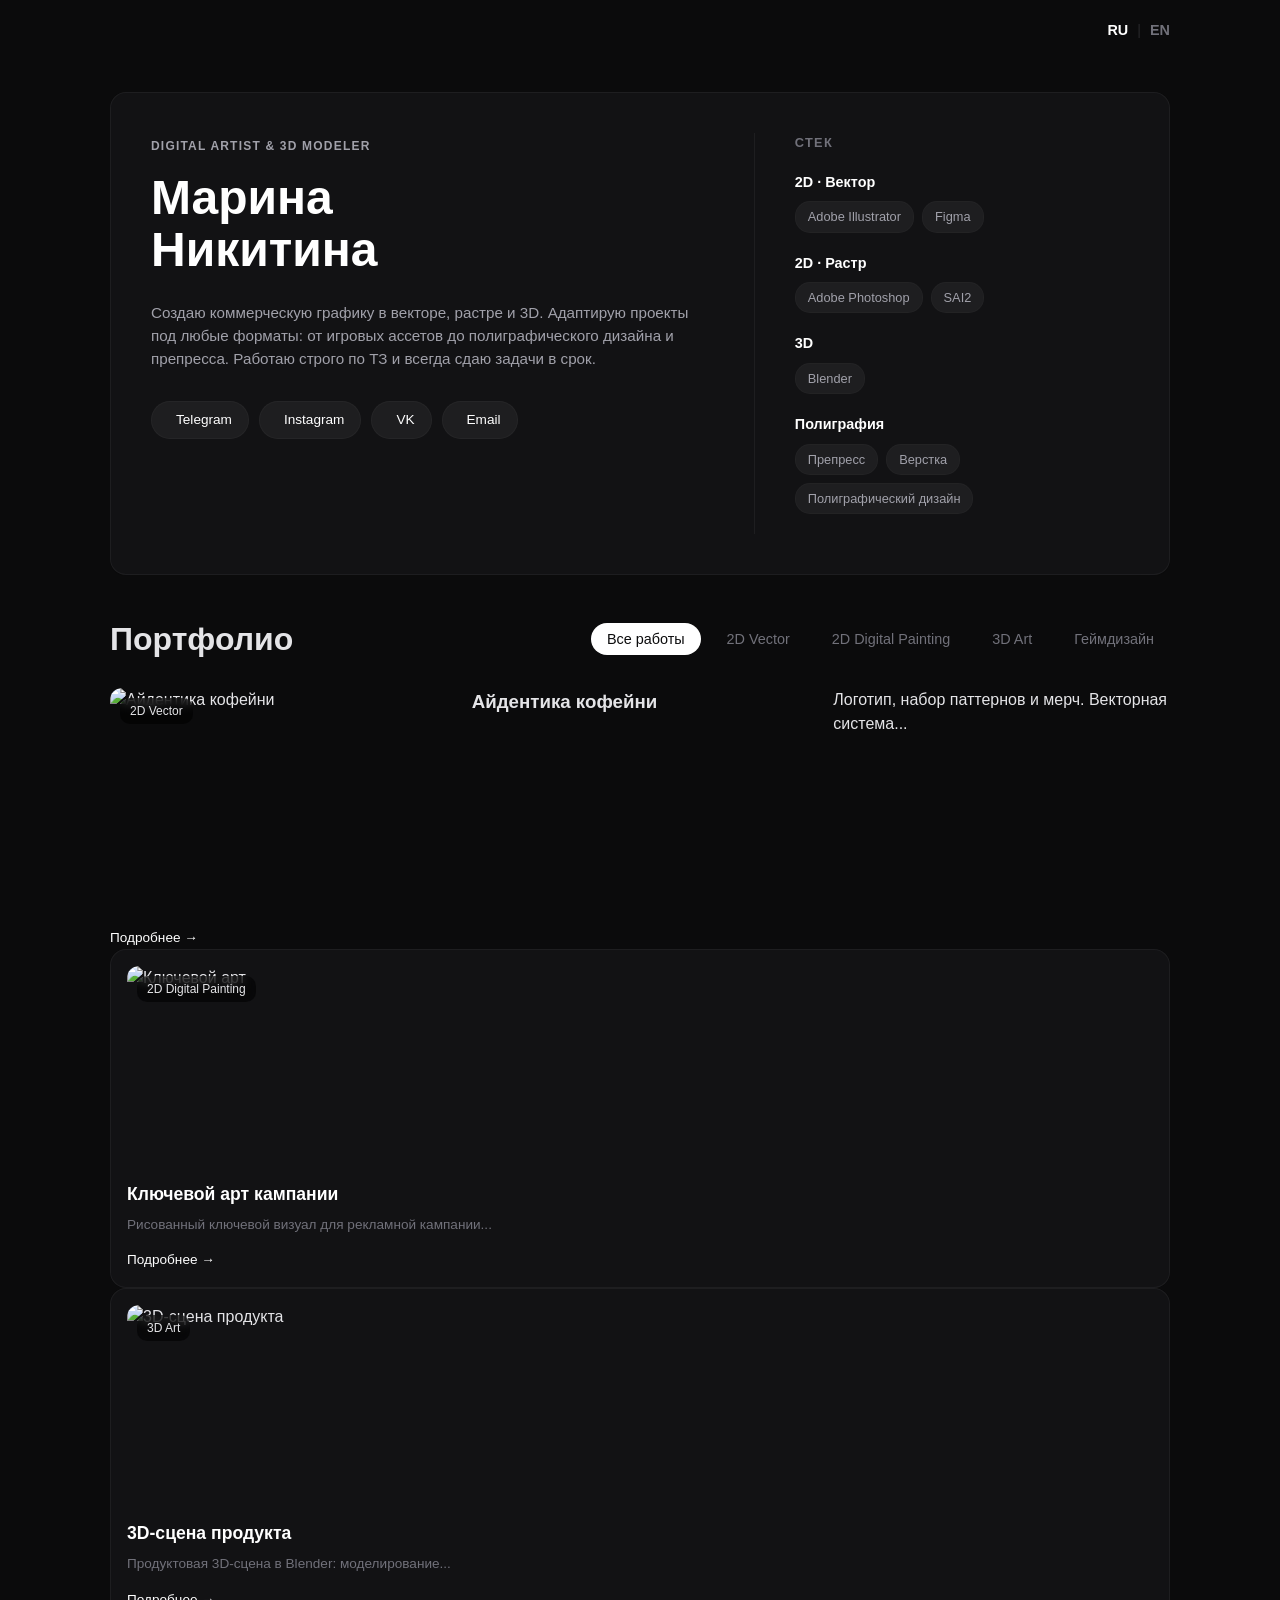
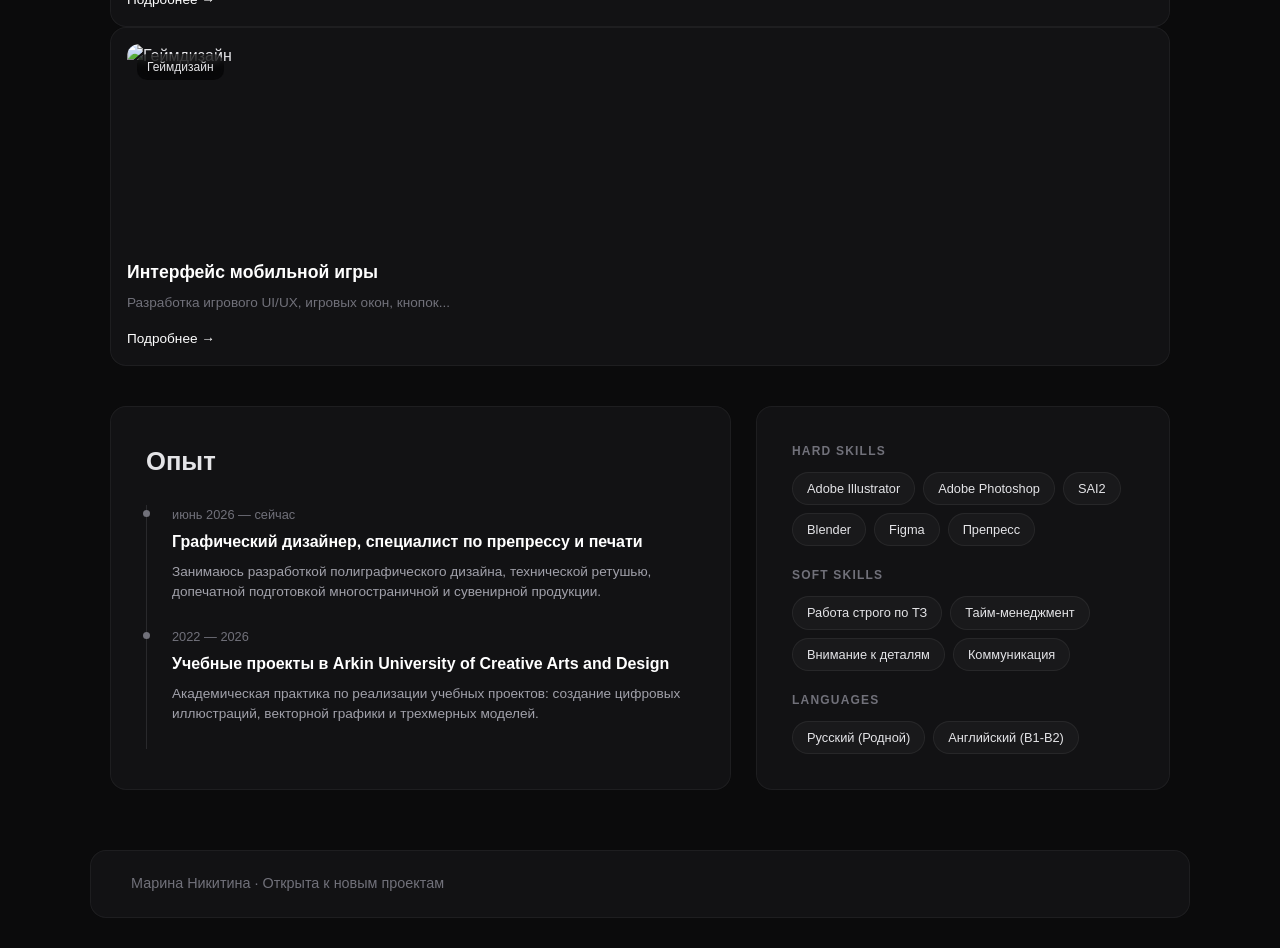
==== index.html @ f09b0682 "Update index.html" ====
<!DOCTYPE html>
<html lang="ru">
<head>
    <meta charset="UTF-8">
    <meta name="viewport" content="width=device-width, initial-scale=1.0">
    <title>Марина Никитина | Digital Artist & 3D Modeler</title>
    <link rel="stylesheet" href="style.css">
    <link rel="stylesheet" href="https://cloudflare.com">
</head>
<body>

    <!-- Переключатель языков -->
    <div class="lang-switcher container">
        <a href="index.html" class="lang-link active">RU</a>
        <span class="lang-divider">|</span>
        <a href="en.html" class="lang-link">EN</a>
    </div>

    <main class="container">
        <!-- БЛОК 1: Обо мне -->
        <section class="profile-card">
            <div class="profile-left">
                <span class="badge">DIGITAL ARTIST & 3D MODELER</span>
                <h1>Марина<br>Никитина</h1>
                <p class="summary">Создаю коммерческую графику в векторе, растре и 3D. Адаптирую проекты под любые форматы: от игровых ассетов до полиграфического дизайна и препресса. Работаю строго по ТЗ и всегда сдаю задачи в срок.</p>
                <div class="social-icons">
                    <a href="https://t.me" target="_blank" class="icon-btn"><i class="fab fa-telegram-plane"></i> Telegram</a>
                    <a href="https://instagram.com" target="_blank" class="icon-btn"><i class="fab fa-instagram"></i> Instagram</a>
                    <a href="https://vk.com" target="_blank" class="icon-btn"><i class="fab fa-vk"></i> VK</a>
                    <a href="mailto:email@example.com" class="icon-btn"><i class="far fa-envelope"></i> Email</a>
                </div>
            </div>
            <div class="profile-right">
                <h3>СТЕК</h3>
                <div class="tech-group">
                    <h4>2D · Вектор</h4>
                    <div class="tags"><span class="tag">Adobe Illustrator</span><span class="tag">Figma</span></div>
                </div>
                <div class="tech-group">
                    <h4>2D · Растр</h4>
                    <div class="tags"><span class="tag">Adobe Photoshop</span><span class="tag">SAI2</span></div>
                </div>
                <div class="tech-group">
                    <h4>3D</h4>
                    <div class="tags"><span class="tag">Blender</span></div>
                </div>
                <div class="tech-group">
                    <h4>Полиграфия</h4>
                    <div class="tags"><span class="tag">Препресс</span><span class="tag">Верстка</span><span class="tag">Полиграфический дизайн</span></div>
                </div>
            </div>
        </section>

        <!-- БЛОК 2: Портфолио -->
        <section class="portfolio-section">
            <div class="portfolio-header">
                <h2>Портфолио</h2>
                <div class="filter-buttons">
                    <button class="filter-btn active" data-filter="all">Все работы</button>
                    <button class="filter-btn" data-filter="vector">2D Vector</button>
                    <button class="filter-btn" data-filter="raster">2D Digital Painting</button>
                    <button class="filter-btn" data-filter="3d">3D Art</button>
                    <button class="filter-btn" data-filter="gamedesign">Геймдизайн</button>
                </div>
            </div>

            <div class="portfolio-grid">
                <!-- Кейс 1 (Вектор) -->
                
                    <div class="card-img-wrapper">
                        <img src="img/coffee1.jpg" alt="Айдентика кофейни">
                        <span class="card-badge">2D Vector</span>
                    </div>
                    <h3>Айдентика кофейни</h3>
                    <p>Логотип, набор паттернов и мерч. Векторная система...</p>
                    <span class="more-btn">Подробнее &rarr;</span>
                </div>

                <!-- Кейс 2 (Растр) -->
                <div class="portfolio-item" data-category="raster" 
                     data-title="Ключевой арт кампании" 
                     data-desc="Рисованный ключевой визуал для рекламной кампании: композиция, свет, финальная ретушь."
                     data-images="img/art1.jpg" 
                     data-tags="#digitalpainting #photoshop #sai2">
                    <div class="card-img-wrapper">
                        <img src="img/art1.jpg" alt="Ключевой арт">
                        <span class="card-badge">2D Digital Painting</span>
                    </div>
                    <h3>Ключевой арт кампании</h3>
                    <p>Рисованный ключевой визуал для рекламной кампании...</p>
                    <span class="more-btn">Подробнее &rarr;</span>
                </div>

                <!-- Кейс 3 (3D) -->
                <div class="portfolio-item" data-category="3d" 
                     data-title="3D-сцена продукта" 
                     data-desc="Продуктовая 3D-сцена в Blender: моделирование, материалы, свет и рендер под нужные форматы."
                     data-images="img/blender1.jpg" 
                     data-tags="#3dart #blender #modelling">
                    <div class="card-img-wrapper">
                        <img src="img/blender1.jpg" alt="3D-сцена продукта">
                        <span class="card-badge">3D Art</span>
                    </div>
                    <h3>3D-сцена продукта</h3>
                    <p>Продуктовая 3D-сцена в Blender: моделирование...</p>
                    <span class="more-btn">Подробнее &rarr;</span>
                </div>

                <!-- Кейс 4 (Геймдизайн) -->
                <div class="portfolio-item" data-category="gamedesign" 
                     data-title="Интерфейс мобильной игры" 
                     data-desc="Разработка игрового UI/UX, игровых окон, кнопок и иконок ассетов для мобильного проекта."
                     data-images="img/game1.jpg" 
                     data-tags="#gamedesign #ui #ux #mobile">
                    <div class="card-img-wrapper">
                        <img src="img/game1.jpg" alt="Геймдизайн">
                        <span class="card-badge">Геймдизайн</span>
                    </div>
                    <h3>Интерфейс мобильной игры</h3>
                    <p>Разработка игрового UI/UX, игровых окон, кнопок...</p>
                    <span class="more-btn">Подробнее &rarr;</span>
                </div>
            </div>
        </section>

        <!-- БЛОК 3: Опыт и Скиллы -->
        <section class="experience-skills-grid">
            <div class="glass-block experience-block">
                <h2>Опыт</h2>
                <div class="timeline-item">
                    <span class="timeline-date">июнь 2026 — сейчас</span>
                    <div class="timeline-content">
                        <h4>Графический дизайнер, специалист по препрессу и печати</h4>
                        <p>Занимаюсь разработкой полиграфического дизайна, технической ретушью, допечатной подготовкой многостраничной и сувенирной продукции.</p>
                    </div>
                </div>
                <div class="timeline-item">
                    <span class="timeline-date">2022 — 2026</span>
                    <div class="timeline-content">
                        <h4>Учебные проекты в Arkin University of Creative Arts and Design</h4>
                        <p>Академическая практика по реализации учебных проектов: создание цифровых иллюстраций, векторной графики и трехмерных моделей.</p>
                    </div>
                </div>
            </div>

            <div class="glass-block skills-block">
                <div class="skills-section-inner">
                    <h3>HARD SKILLS</h3>
                    <div class="tags">
                        <span class="tag-alt">Adobe Illustrator</span><span class="tag-alt">Adobe Photoshop</span>
                        <span class="tag-alt">SAI2</span><span class="tag-alt">Blender</span>
                        <span class="tag-alt">Figma</span><span class="tag-alt">Препресс</span>
                    </div>
                </div>
                <div class="skills-section-inner" style="margin-top: 20px;">
                    <h3>SOFT SKILLS</h3>
                    <div class="tags">
                        <span class="tag-alt">Работа строго по ТЗ</span><span class="tag-alt">Тайм-менеджмент</span>
                        <span class="tag-alt">Внимание к деталям</span><span class="tag-alt">Коммуникация</span>
                    </div>
                </div>
                <div class="skills-section-inner" style="margin-top: 20px;">
                    <h3>LANGUAGES</h3>
                    <div class="tags">
                        <span class="tag-alt">Русский (Родной)</span>
                        <span class="tag-alt">Английский (B1-B2)</span>
                    </div>
                </div>
            </div>
        </section>
    </main>

    <!-- Подвал сайта -->
    <footer class="footer-bar container">
        <div class="footer-text">Марина Никитина · Открыта к новым проектам</div>
        <div class="footer-icons">
            <a href="https://t.me" target="_blank"><i class="fab fa-telegram-plane"></i></a>
            <a href="https://instagram.com" target="_blank"><i class="fab fa-instagram"></i></a>
            <a href="https://vk.com" target="_blank"><i class="fab fa-vk"></i></a>
            <a href="mailto:email@example.com"><i class="far fa-envelope"></i></a>
        </div>
    </footer>
---- style.css ----
* {
    box-sizing: border-box;
    margin: 0;
    padding: 0;
    font-family: 'Segoe UI', sans-serif;
}

body {
    background-color: #0b0b0c;
    color: #e4e4e7;
    line-height: 1.5;
}

.container {
    max-width: 1100px;
    margin: 0 auto;
    padding: 20px;
}

/* Переключатель языков сверху */
.lang-switcher {
    text-align: right;
    padding-top: 20px;
    font-size: 0.9rem;
}
.lang-link {
    color: #71717a;
    text-decoration: none;
    font-weight: 600;
    transition: color 0.2s;
}
.lang-link.active, .lang-link:hover {
    color: #ffffff;
}
.lang-divider {
    color: #27272a;
    margin: 0 5px;
}

/* Эффект матового темного стекла */
.profile-card, .portfolio-item, .glass-block, .footer-bar {
    background: rgba(24, 24, 27, 0.6);
    backdrop-filter: blur(12px);
    -webkit-backdrop-filter: blur(12px);
    border: 1px solid rgba(255, 255, 255, 0.05);
    border-radius: 16px;
}

/* БЛОК 1: Карточка Профиля */
.profile-card {
    display: grid;
    grid-template-columns: 1.2fr 0.8fr;
    gap: 40px;
    padding: 40px;
    margin-top: 10px;
}

.badge {
    font-size: 0.75rem;
    letter-spacing: 0.1em;
    color: #a1a1aa;
    font-weight: 600;
}

.profile-left h1 {
    font-size: 3rem;
    line-height: 1.1;
    margin: 15px 0 25px 0;
    font-weight: 700;
    color: #ffffff;
}

.summary {
    color: #a1a1aa;
    font-size: 0.95rem;
    margin-bottom: 30px;
}

/* Соцсети в виде кнопок */
.social-icons {
    display: flex;
    gap: 10px;
    flex-wrap: wrap;
}
.icon-btn {
    background: rgba(255, 255, 255, 0.05);
    color: #ffffff;
    text-decoration: none;
    padding: 8px 16px;
    border-radius: 20px;
    font-size: 0.85rem;
    display: flex;
    align-items: center;
    gap: 8px;
    border: 1px solid rgba(255, 255, 255, 0.03);
    transition: background 0.2s;
}
.icon-btn:hover {
    background: rgba(255, 255, 255, 0.15);
}

/* Правая сторона Блока 1 (Стек) */
.profile-right {
    border-left: 1px solid rgba(255, 255, 255, 0.05);
    padding-left: 40px;
}
.profile-right h3 {
    font-size: 0.8rem;
    letter-spacing: 0.1em;
    color: #71717a;
    margin-bottom: 20px;
}
.tech-group {
    margin-bottom: 20px;
}
.tech-group h4 {
    font-size: 0.9rem;
    margin-bottom: 8px;
    color: #ffffff;
}

/* Тэги-овалы */
.tags {
    display: flex;
    gap: 8px;
    flex-wrap: wrap;
}
.tag {
    background: rgba(255, 255, 255, 0.05);
    padding: 5px 12px;
    border-radius: 15px;
    font-size: 0.8rem;
    color: #a1a1aa;
    border: 1px solid rgba(255, 255, 255, 0.02);
}

/* БЛОК 2: Портфолио */
.portfolio-section {
    margin-top: 40px;
}
.portfolio-header {
    display: flex;
    justify-content: space-between;
    align-items: center;
    margin-bottom: 25px;
}
.portfolio-header h2 {
    font-size: 2rem;
}

/* Кнопки фильтрации */
.filter-buttons {
    display: flex;
    gap: 10px;
}
.filter-btn {
    background: transparent;
    color: #71717a;
    border: none;
    padding: 8px 16px;
    border-radius: 20px;
    cursor: pointer;
    font-weight: 500;
    font-size: 0.9rem;
    transition: all 0.2s;
}
.filter-btn.active, .filter-btn:hover {
    background: #ffffff;
    color: #0b0b0c;
}

/* Сетка карточек */
.portfolio-grid {
    display: grid;
    grid-template-columns: repeat(auto-fill, minmax(320px, 1fr));
    gap: 25px;
}

.portfolio-item {
    padding: 16px;
    cursor: pointer;
    transition: transform 0.2s, border-color 0.2s;
    display: flex;
    flex-direction: column;
}
.portfolio-item:hover {
    transform: translateY(-4px);
    border-color: rgba(255, 255, 255, 0.15);
}

.card-img-wrapper {
    position: relative;
    width: 100%;
    height: 200px;
    border-radius: 12px;
    overflow: hidden;
    margin-bottom: 15px;
}
.card-img-wrapper img {
    width: 100%;
    height: 100%;
    object-fit: cover;
}
.card-badge {
    position: absolute;
    top: 10px;
    left: 10px;
    background: rgba(0, 0, 0, 0.6);
    padding: 4px 10px;
    border-radius: 10px;
    font-size: 0.75rem;
    backdrop-filter: blur(4px);
}

.portfolio-item h3 {
    font-size: 1.1rem;
    margin-bottom: 8px;
    color: #ffffff;
}
.portfolio-item p {
    font-size: 0.85rem;
    color: #71717a;
    margin-bottom: 15px;
    flex-grow: 1;
}
.more-btn {
    font-size: 0.85rem;
    color: #ffffff;
    font-weight: 500;
    display: flex;
    align-items: center;
    gap: 5px;
}

/* БЛОК 3: Опыт и Скиллы */
.experience-skills-grid {
    display: grid;
    grid-template-columns: 1.2fr 0.8fr;
    gap: 25px;
    margin-top: 40px;
}
.glass-block {
    padding: 35px;
}
.glass-block h2 {
    font-size: 1.6rem;
    margin-bottom: 25px;
}

/* Линия времени (Опыт) */
.timeline-item {
    position: relative;
    padding-left: 25px;
    border-left: 1px solid rgba(255, 255, 255, 0.1);
    padding-bottom: 25px;
}
.timeline-item::before {
    content: '';
    position: absolute;
    left: -4px;
    top: 5px;
    width: 7px;
    height: 7px;
    border-radius: 50%;
    background: #71717a;
}
.timeline-date {
    font-size: 0.8rem;
    color: #71717a;
    display: block;
    margin-bottom: 5px;
}
.timeline-content h4 {
    font-size: 1rem;
    color: #ffffff;
    margin-bottom: 8px;
}
.timeline-content p {
    font-size: 0.85rem;
    color: #a1a1aa;
}

/* Стиль тегов во втором блоке */
.skills-block h3 {
    font-size: 0.75rem;
    letter-spacing: 0.1em;
    color: #71717a;
    margin-bottom: 12px;
}
.tag-alt {
    background: rgba(255, 255, 255, 0.03);
    padding: 6px 14px;
    border-radius: 20px;
    font-size: 0.8rem;
    color: #e4e4e7;
    border: 1px solid rgba(255, 255, 255, 0.06);
}

/* Подвал (Footer) */
.footer-bar {
    display: flex;
    justify-content: space-between;
    align-items: center;
    padding: 20px 40px;
    margin-top: 40px;
    margin-bottom: 30px;
}
.footer-text {
    font-size: 0.9rem;
    color: #71717a;
}
.footer-icons a {
    color: #71717a;
    margin-left: 15px;
    font-size: 1.1rem;
    transition: color 0.2s;
}
.footer-icons a:hover {
    color: #ffffff;
}

/* МОДАЛЬНОЕ ОКНО А-ЛЯ ARTSTATION */
.modal {
    display: none; 
    position: fixed;
    top: 0; left: 0; width: 100%; height: 100%;
    background: rgba(11, 11, 12, 0.95);
    z-index: 1000;
    overflow-y: auto;
}
.modal-close-btn {
    position: fixed;
    top: 20px; right: 20px;
    background: transparent;
    color: #ffffff;
    border: none;
    font-size: 2.5rem;
    cursor: pointer;
    z-index: 1010;
    opacity: 0.6;
}
.modal-close-btn:hover { opacity: 1; }

.modal-content {
    display: grid;
    grid-template-columns: 1.3fr 0.7fr;
    min-height: 100vh;
    max-width: 1400px;
    margin: 0 auto;
}
.modal-gallery {
    padding: 40px 20px;
    display: flex;
    flex-direction: column;
    gap: 20px;
}
.modal-gallery img {
    width: 100%;
    height: auto;
    object-fit: contain;
    border-radius: 4px;
}
.modal-sidebar {
    background: #141416;
    padding: 40px;
    border-left: 1px solid rgba(255, 255, 255, 0.05);
    position: sticky;
    top: 0;
    height: 100vh;
    display: flex;
    flex-direction: column;
}
#modal-title { font-size: 1.5rem; margin-bottom: 15px; color: #fff; }
#modal-description { font-size: 0.95rem; color: #a1a1aa; line-height: 1.6; flex-grow: 1; }
.modal-seo-tags { font-size: 0.85rem; color: #71717a; margin-top: 20px; }

/* Адаптивность для телефонов */
@media (max-width: 850px) {
    .profile-card, .experience-skills-grid, .modal-content {
        grid-template-columns: 1fr;
    }
    .profile-right {
        border-left: none; padding-left: 0; border-top: 1px solid rgba(255, 255, 255, 0.05); padding-top: 30px;
    }
    .modal-sidebar { position: relative; height: auto; }
}
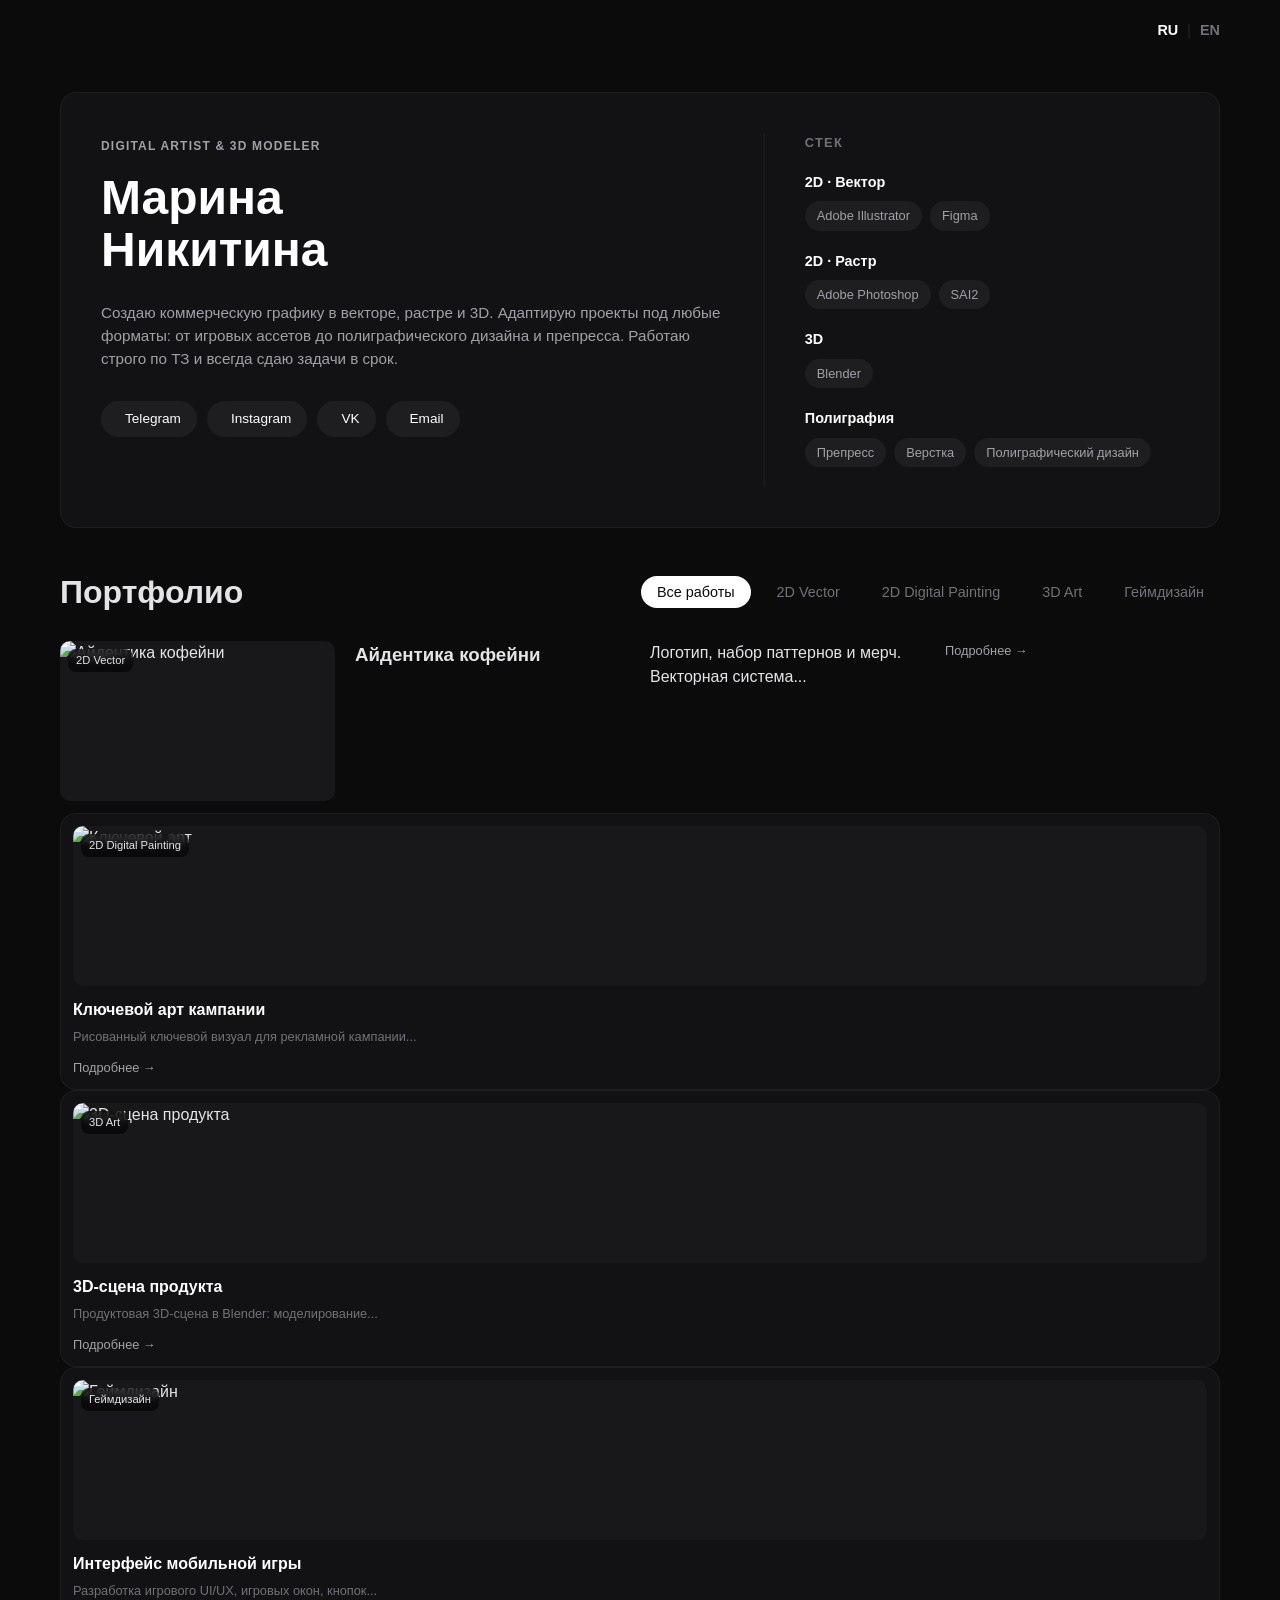
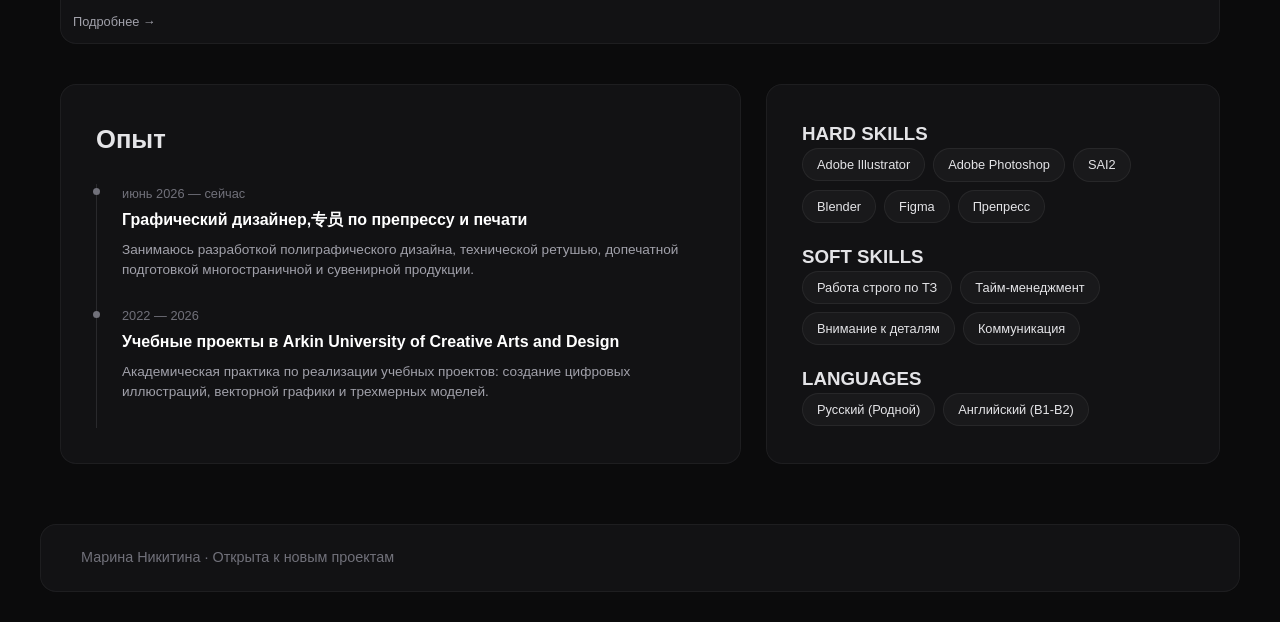
==== commit 5133bd0f: "Update index.html" ====
--- a/index.html
+++ b/index.html
@@ -65,7 +65,7 @@
             </div>
 
             <div class="portfolio-grid">
-                <!-- Кейс 1 (Вектор) -->
+                <!-- Кейс 1 -->
                 
                     <div class="card-img-wrapper">
                         <img src="img/coffee1.jpg" alt="Айдентика кофейни">
@@ -76,7 +76,7 @@
                     <span class="more-btn">Подробнее &rarr;</span>
                 </div>
 
-                <!-- Кейс 2 (Растр) -->
+                <!-- Кейс 2 -->
                 <div class="portfolio-item" data-category="raster" 
                      data-title="Ключевой арт кампании" 
                      data-desc="Рисованный ключевой визуал для рекламной кампании: композиция, свет, финальная ретушь."
@@ -91,7 +91,7 @@
                     <span class="more-btn">Подробнее &rarr;</span>
                 </div>
 
-                <!-- Кейс 3 (3D) -->
+                <!-- Кейс 3 -->
                 <div class="portfolio-item" data-category="3d" 
                      data-title="3D-сцена продукта" 
                      data-desc="Продуктовая 3D-сцена в Blender: моделирование, материалы, свет и рендер под нужные форматы."
@@ -106,7 +106,7 @@
                     <span class="more-btn">Подробнее &rarr;</span>
                 </div>
 
-                <!-- Кейс 4 (Геймдизайн) -->
+                <!-- Кейс 4 -->
                 <div class="portfolio-item" data-category="gamedesign" 
                      data-title="Интерфейс мобильной игры" 
                      data-desc="Разработка игрового UI/UX, игровых окон, кнопок и иконок ассетов для мобильного проекта."
@@ -130,7 +130,7 @@
                 <div class="timeline-item">
                     <span class="timeline-date">июнь 2026 — сейчас</span>
                     <div class="timeline-content">
-                        <h4>Графический дизайнер, специалист по препрессу и печати</h4>
+                        <h4>Графический дизайнер,专员 по препрессу и печати</h4>
                         <p>Занимаюсь разработкой полиграфического дизайна, технической ретушью, допечатной подготовкой многостраничной и сувенирной продукции.</p>
                     </div>
                 </div>
@@ -181,3 +181,5 @@
         </div>
     </footer>
 
+    <!-- Поп-ап окно ArtStation -->
+    <div id="artstation-modal" class="modal">
--- a/style.css
+++ b/style.css
@@ -12,12 +12,11 @@
 }
 
 .container {
-    max-width: 1100px;
+    max-width: 1200px;
     margin: 0 auto;
     padding: 20px;
 }
 
-/* Переключатель языков сверху */
 .lang-switcher {
     text-align: right;
     padding-top: 20px;
@@ -27,7 +26,6 @@
     color: #71717a;
     text-decoration: none;
     font-weight: 600;
-    transition: color 0.2s;
 }
 .lang-link.active, .lang-link:hover {
     color: #ffffff;
@@ -37,7 +35,6 @@
     margin: 0 5px;
 }
 
-/* Эффект матового темного стекла */
 .profile-card, .portfolio-item, .glass-block, .footer-bar {
     background: rgba(24, 24, 27, 0.6);
     backdrop-filter: blur(12px);
@@ -46,7 +43,6 @@
     border-radius: 16px;
 }
 
-/* БЛОК 1: Карточка Профиля */
 .profile-card {
     display: grid;
     grid-template-columns: 1.2fr 0.8fr;
@@ -54,14 +50,12 @@
     padding: 40px;
     margin-top: 10px;
 }
-
 .badge {
     font-size: 0.75rem;
     letter-spacing: 0.1em;
     color: #a1a1aa;
     font-weight: 600;
 }
-
 .profile-left h1 {
     font-size: 3rem;
     line-height: 1.1;
@@ -69,14 +63,11 @@
     font-weight: 700;
     color: #ffffff;
 }
-
 .summary {
     color: #a1a1aa;
     font-size: 0.95rem;
     margin-bottom: 30px;
 }
-
-/* Соцсети в виде кнопок */
 .social-icons {
     display: flex;
     gap: 10px;
@@ -92,14 +83,10 @@
     display: flex;
     align-items: center;
     gap: 8px;
-    border: 1px solid rgba(255, 255, 255, 0.03);
     transition: background 0.2s;
 }
-.icon-btn:hover {
-    background: rgba(255, 255, 255, 0.15);
-}
-
-/* Правая сторона Блока 1 (Стек) */
+.icon-btn:hover { background: rgba(255, 255, 255, 0.15); }
+
 .profile-right {
     border-left: 1px solid rgba(255, 255, 255, 0.05);
     padding-left: 40px;
@@ -110,49 +97,30 @@
     color: #71717a;
     margin-bottom: 20px;
 }
-.tech-group {
-    margin-bottom: 20px;
-}
-.tech-group h4 {
-    font-size: 0.9rem;
-    margin-bottom: 8px;
-    color: #ffffff;
-}
-
-/* Тэги-овалы */
-.tags {
-    display: flex;
-    gap: 8px;
-    flex-wrap: wrap;
-}
+.tech-group { margin-bottom: 20px; }
+.tech-group h4 { font-size: 0.9rem; margin-bottom: 8px; color: #ffffff; }
+
+.tags { display: flex; gap: 8px; flex-wrap: wrap; }
 .tag {
     background: rgba(255, 255, 255, 0.05);
     padding: 5px 12px;
     border-radius: 15px;
     font-size: 0.8rem;
     color: #a1a1aa;
-    border: 1px solid rgba(255, 255, 255, 0.02);
-}
-
-/* БЛОК 2: Портфолио */
-.portfolio-section {
-    margin-top: 40px;
-}
+}
+
+.portfolio-section { margin-top: 40px; }
 .portfolio-header {
     display: flex;
     justify-content: space-between;
     align-items: center;
     margin-bottom: 25px;
-}
-.portfolio-header h2 {
-    font-size: 2rem;
-}
-
-/* Кнопки фильтрации */
-.filter-buttons {
-    display: flex;
-    gap: 10px;
-}
+    flex-wrap: wrap;
+    gap: 15px;
+}
+.portfolio-header h2 { font-size: 2rem; }
+
+.filter-buttons { display: flex; gap: 10px; flex-wrap: wrap; }
 .filter-btn {
     background: transparent;
     color: #71717a;
@@ -169,15 +137,13 @@
     color: #0b0b0c;
 }
 
-/* Сетка карточек */
 .portfolio-grid {
     display: grid;
-    grid-template-columns: repeat(auto-fill, minmax(320px, 1fr));
-    gap: 25px;
-}
-
+    grid-template-columns: repeat(auto-fill, minmax(240px, 1fr));
+    gap: 20px;
+}
 .portfolio-item {
-    padding: 16px;
+    padding: 12px;
     cursor: pointer;
     transition: transform 0.2s, border-color 0.2s;
     display: flex;
@@ -187,14 +153,14 @@
     transform: translateY(-4px);
     border-color: rgba(255, 255, 255, 0.15);
 }
-
 .card-img-wrapper {
     position: relative;
     width: 100%;
-    height: 200px;
-    border-radius: 12px;
+    height: 160px;
+    border-radius: 10px;
     overflow: hidden;
-    margin-bottom: 15px;
+    margin-bottom: 12px;
+    background-color: #18181b;
 }
 .card-img-wrapper img {
     width: 100%;
@@ -203,51 +169,40 @@
 }
 .card-badge {
     position: absolute;
-    top: 10px;
-    left: 10px;
+    top: 8px; left: 8px;
     background: rgba(0, 0, 0, 0.6);
-    padding: 4px 10px;
-    border-radius: 10px;
-    font-size: 0.75rem;
+    padding: 3px 8px;
+    border-radius: 8px;
+    font-size: 0.7rem;
     backdrop-filter: blur(4px);
 }
-
 .portfolio-item h3 {
-    font-size: 1.1rem;
-    margin-bottom: 8px;
+    font-size: 1rem;
+    margin-bottom: 6px;
     color: #ffffff;
 }
 .portfolio-item p {
-    font-size: 0.85rem;
-    color: #71717a;
-    margin-bottom: 15px;
+    font-size: 0.8rem;
+    color: #71717a;
+    margin-bottom: 12px;
     flex-grow: 1;
+    line-height: 1.4;
 }
 .more-btn {
-    font-size: 0.85rem;
-    color: #ffffff;
+    font-size: 0.8rem;
+    color: #a1a1aa;
     font-weight: 500;
-    display: flex;
-    align-items: center;
-    gap: 5px;
-}
-
-/* БЛОК 3: Опыт и Скиллы */
+}
+
 .experience-skills-grid {
     display: grid;
     grid-template-columns: 1.2fr 0.8fr;
     gap: 25px;
     margin-top: 40px;
 }
-.glass-block {
-    padding: 35px;
-}
-.glass-block h2 {
-    font-size: 1.6rem;
-    margin-bottom: 25px;
-}
-
-/* Линия времени (Опыт) */
+.glass-block { padding: 35px; }
+.glass-block h2 { font-size: 1.6rem; margin-bottom: 25px; }
+
 .timeline-item {
     position: relative;
     padding-left: 25px;
@@ -255,38 +210,13 @@
     padding-bottom: 25px;
 }
 .timeline-item::before {
-    content: '';
-    position: absolute;
-    left: -4px;
-    top: 5px;
-    width: 7px;
-    height: 7px;
-    border-radius: 50%;
-    background: #71717a;
-}
-.timeline-date {
-    font-size: 0.8rem;
-    color: #71717a;
-    display: block;
-    margin-bottom: 5px;
-}
-.timeline-content h4 {
-    font-size: 1rem;
-    color: #ffffff;
-    margin-bottom: 8px;
-}
-.timeline-content p {
-    font-size: 0.85rem;
-    color: #a1a1aa;
-}
-
-/* Стиль тегов во втором блоке */
-.skills-block h3 {
-    font-size: 0.75rem;
-    letter-spacing: 0.1em;
-    color: #71717a;
-    margin-bottom: 12px;
-}
+    content: ''; position: absolute; left: -4px; top: 5px;
+    width: 7px; height: 7px; border-radius: 50%; background: #71717a;
+}
+.timeline-date { font-size: 0.8rem; color: #71717a; display: block; margin-bottom: 5px; }
+.timeline-content h4 { font-size: 1rem; color: #ffffff; margin-bottom: 8px; }
+.timeline-content p { font-size: 0.85rem; color: #a1a1aa; }
+
 .tag-alt {
     background: rgba(255, 255, 255, 0.03);
     padding: 6px 14px;
@@ -296,7 +226,6 @@
     border: 1px solid rgba(255, 255, 255, 0.06);
 }
 
-/* Подвал (Footer) */
 .footer-bar {
     display: flex;
     justify-content: space-between;
@@ -305,46 +234,29 @@
     margin-top: 40px;
     margin-bottom: 30px;
 }
-.footer-text {
-    font-size: 0.9rem;
-    color: #71717a;
-}
-.footer-icons a {
-    color: #71717a;
-    margin-left: 15px;
-    font-size: 1.1rem;
-    transition: color 0.2s;
-}
-.footer-icons a:hover {
-    color: #ffffff;
-}
-
-/* МОДАЛЬНОЕ ОКНО А-ЛЯ ARTSTATION */
+.footer-text { font-size: 0.9rem; color: #71717a; }
+.footer-icons a { color: #71717a; margin-left: 15px; font-size: 1.1rem; }
+.footer-icons a:hover { color: #ffffff; }
+
 .modal {
-    display: none; 
+    display: none;
     position: fixed;
     top: 0; left: 0; width: 100%; height: 100%;
-    background: rgba(11, 11, 12, 0.95);
+    background: rgba(11, 11, 12, 0.98);
     z-index: 1000;
-    overflow-y: auto;
 }
 .modal-close-btn {
     position: fixed;
     top: 20px; right: 20px;
-    background: transparent;
-    color: #ffffff;
-    border: none;
-    font-size: 2.5rem;
-    cursor: pointer;
-    z-index: 1010;
-    opacity: 0.6;
+    background: transparent; color: #ffffff; border: none;
+    font-size: 2.5rem; cursor: pointer; z-index: 1010; opacity: 0.6;
 }
 .modal-close-btn:hover { opacity: 1; }
 
 .modal-content {
     display: grid;
-    grid-template-columns: 1.3fr 0.7fr;
-    min-height: 100vh;
+    grid-template-columns: 1.2fr 0.8fr;
+    height: 100vh;
     max-width: 1400px;
     margin: 0 auto;
 }
@@ -353,34 +265,32 @@
     display: flex;
     flex-direction: column;
     gap: 20px;
+    overflow-y: auto;
+    height: 100vh;
 }
 .modal-gallery img {
-    width: 100%;
-    height: auto;
-    object-fit: contain;
-    border-radius: 4px;
+    width: 100%; height: auto; border-radius: 6px;
 }
 .modal-sidebar {
     background: #141416;
     padding: 40px;
     border-left: 1px solid rgba(255, 255, 255, 0.05);
-    position: sticky;
-    top: 0;
     height: 100vh;
     display: flex;
     flex-direction: column;
 }
-#modal-title { font-size: 1.5rem; margin-bottom: 15px; color: #fff; }
-#modal-description { font-size: 0.95rem; color: #a1a1aa; line-height: 1.6; flex-grow: 1; }
-.modal-seo-tags { font-size: 0.85rem; color: #71717a; margin-top: 20px; }
-
-/* Адаптивность для телефонов */
+.modal-sidebar-scroll {
+    overflow-y: auto;
+    flex-grow: 1;
+    padding-right: 5px;
+}
+#modal-title { font-size: 1.6rem; margin-bottom: 20px; color: #fff; font-weight: 600; }
+#modal-description { font-size: 0.95rem; color: #a1a1aa; line-height: 1.6; }
+.modal-seo-tags { font-size: 0.85rem; color: #71717a; margin-top: 30px; font-weight: 500; }
+
 @media (max-width: 850px) {
-    .profile-card, .experience-skills-grid, .modal-content {
-        grid-template-columns: 1fr;
-    }
-    .profile-right {
-        border-left: none; padding-left: 0; border-top: 1px solid rgba(255, 255, 255, 0.05); padding-top: 30px;
-    }
-    .modal-sidebar { position: relative; height: auto; }
-}
+    .profile-card, .experience-skills-grid, .modal-content { grid-template-columns: 1fr; }
+    .profile-right { border-left: none; padding-left: 0; border-top: 1px solid rgba(255, 255, 255, 0.05); padding-top: 30px; }
+    .modal-sidebar { height: auto; }
+    .modal-gallery { height: auto; overflow-y: visible; }
+}
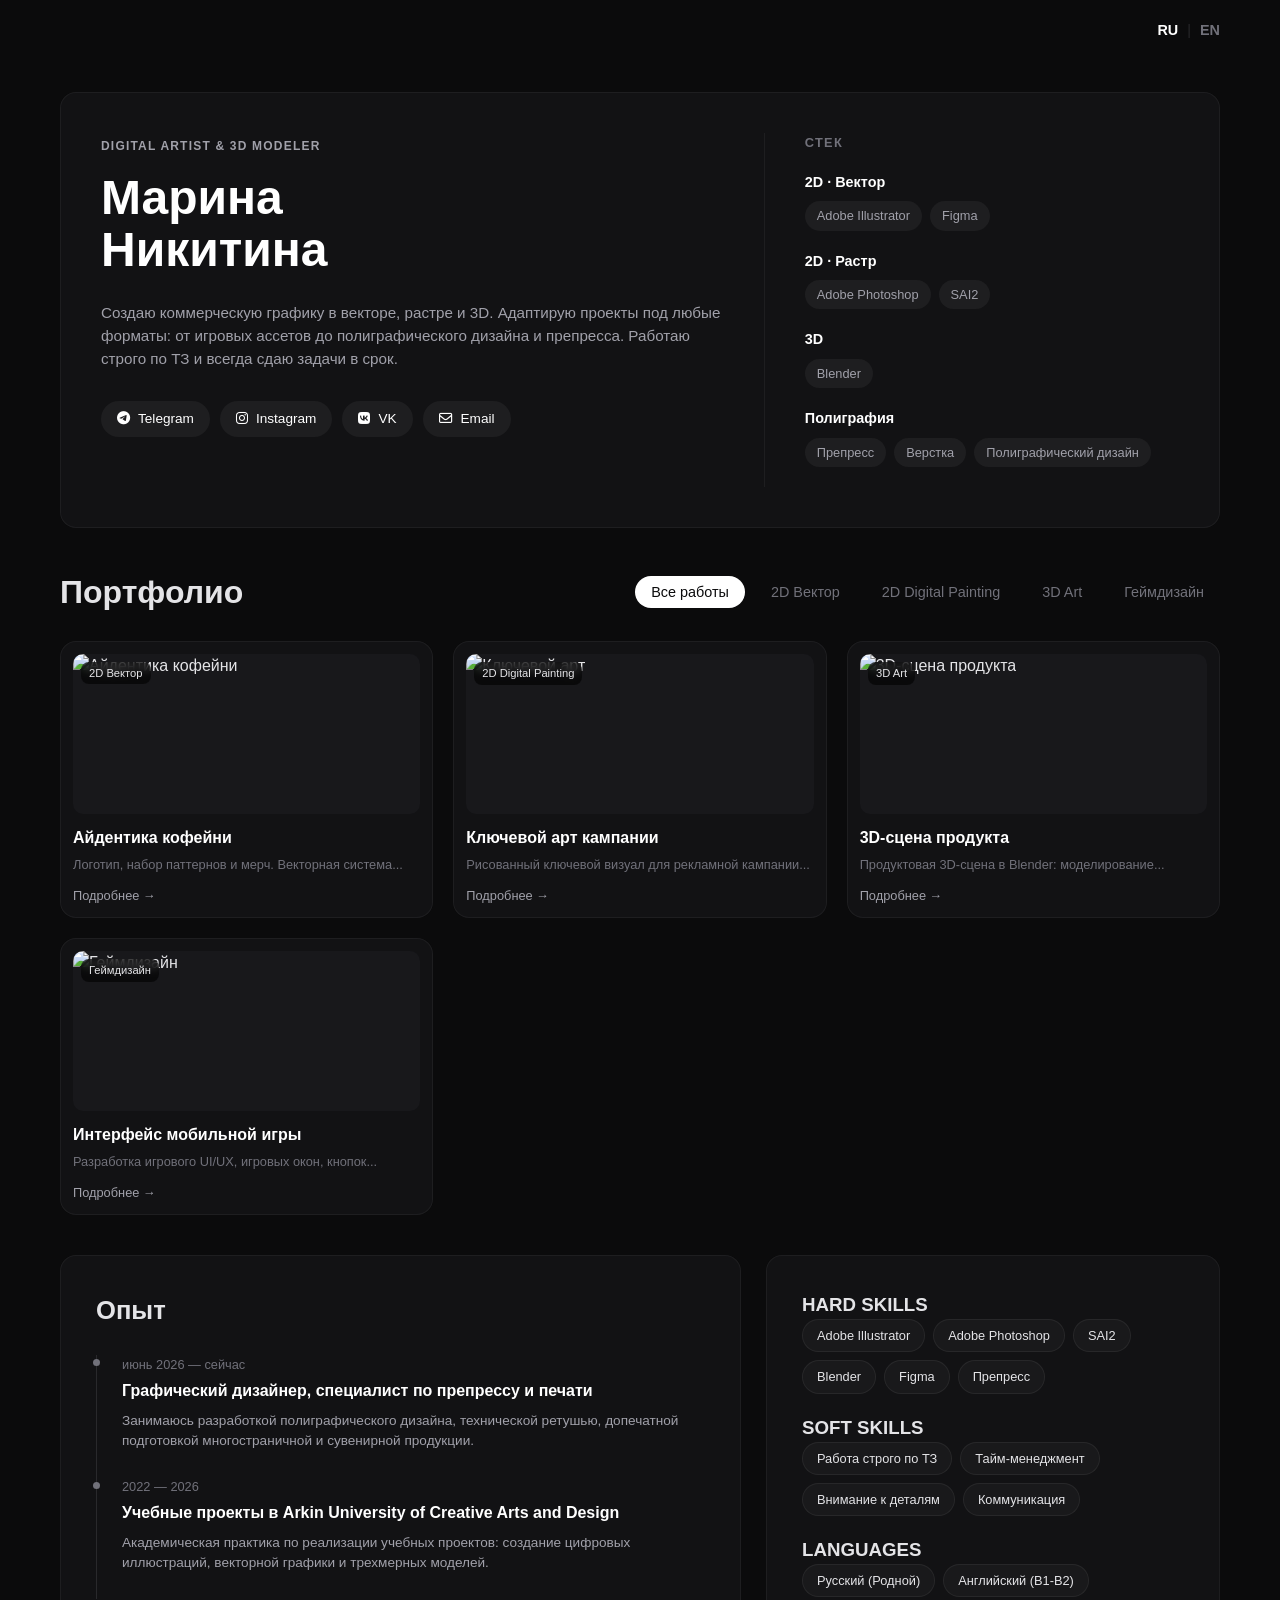
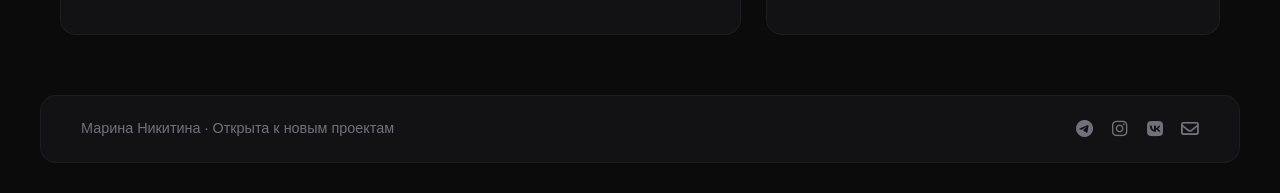
==== commit 0557db20: "Update index.html" ====
--- a/index.html
+++ b/index.html
@@ -5,7 +5,7 @@
     <meta name="viewport" content="width=device-width, initial-scale=1.0">
     <title>Марина Никитина | Digital Artist & 3D Modeler</title>
     <link rel="stylesheet" href="style.css">
-    <link rel="stylesheet" href="https://cloudflare.com">
+    <link rel="stylesheet" href="https://cdnjs.cloudflare.com/ajax/libs/font-awesome/6.5.1/css/all.min.css">
 </head>
 <body>
 
@@ -57,7 +57,7 @@
                 <h2>Портфолио</h2>
                 <div class="filter-buttons">
                     <button class="filter-btn active" data-filter="all">Все работы</button>
-                    <button class="filter-btn" data-filter="vector">2D Vector</button>
+                    <button class="filter-btn" data-filter="vector">2D Вектор</button>
                     <button class="filter-btn" data-filter="raster">2D Digital Painting</button>
                     <button class="filter-btn" data-filter="3d">3D Art</button>
                     <button class="filter-btn" data-filter="gamedesign">Геймдизайн</button>
@@ -65,23 +65,27 @@
             </div>
 
             <div class="portfolio-grid">
-                <!-- Кейс 1 -->
-                
+                <!-- Кейс 1 (Вектор) -->
+                <div class="portfolio-item" data-category="vector"
+                     data-title="Айдентика кофейни"
+                     data-desc="Логотип, набор паттернов и мерч для сети специализированной кофейни. Полная визуальная система бренда."
+                     data-images="img/coffee1.jpg"
+                     data-tags="#вектор #иллюстратор #айдентика #логотип #паттерн">
                     <div class="card-img-wrapper">
                         <img src="img/coffee1.jpg" alt="Айдентика кофейни">
-                        <span class="card-badge">2D Vector</span>
+                        <span class="card-badge">2D Вектор</span>
                     </div>
                     <h3>Айдентика кофейни</h3>
                     <p>Логотип, набор паттернов и мерч. Векторная система...</p>
                     <span class="more-btn">Подробнее &rarr;</span>
                 </div>
 
-                <!-- Кейс 2 -->
-                <div class="portfolio-item" data-category="raster" 
-                     data-title="Ключевой арт кампании" 
-                     data-desc="Рисованный ключевой визуал для рекламной кампании: композиция, свет, финальная ретушь."
-                     data-images="img/art1.jpg" 
-                     data-tags="#digitalpainting #photoshop #sai2">
+                <!-- Кейс 2 (Растр) -->
+                <div class="portfolio-item" data-category="raster"
+                     data-title="Ключевой арт кампании"
+                     data-desc="Рисованный ключевой визуал для рекламной кампании: композиция, свет, финальная ретушь и подготовка к публикации."
+                     data-images="img/art1.jpg"
+                     data-tags="#цифроваяживопись #photoshop #sai2 #ключевойарт">
                     <div class="card-img-wrapper">
                         <img src="img/art1.jpg" alt="Ключевой арт">
                         <span class="card-badge">2D Digital Painting</span>
@@ -91,12 +95,12 @@
                     <span class="more-btn">Подробнее &rarr;</span>
                 </div>
 
-                <!-- Кейс 3 -->
-                <div class="portfolio-item" data-category="3d" 
-                     data-title="3D-сцена продукта" 
+                <!-- Кейс 3 (3D) -->
+                <div class="portfolio-item" data-category="3d"
+                     data-title="3D-сцена продукта"
                      data-desc="Продуктовая 3D-сцена в Blender: моделирование, материалы, свет и рендер под нужные форматы."
-                     data-images="img/blender1.jpg" 
-                     data-tags="#3dart #blender #modelling">
+                     data-images="img/blender1.jpg"
+                     data-tags="#3dart #blender #моделирование #рендер">
                     <div class="card-img-wrapper">
                         <img src="img/blender1.jpg" alt="3D-сцена продукта">
                         <span class="card-badge">3D Art</span>
@@ -106,12 +110,12 @@
                     <span class="more-btn">Подробнее &rarr;</span>
                 </div>
 
-                <!-- Кейс 4 -->
-                <div class="portfolio-item" data-category="gamedesign" 
-                     data-title="Интерфейс мобильной игры" 
+                <!-- Кейс 4 (Геймдизайн) -->
+                <div class="portfolio-item" data-category="gamedesign"
+                     data-title="Интерфейс мобильной игры"
                      data-desc="Разработка игрового UI/UX, игровых окон, кнопок и иконок ассетов для мобильного проекта."
-                     data-images="img/game1.jpg" 
-                     data-tags="#gamedesign #ui #ux #mobile">
+                     data-images="img/game1.jpg"
+                     data-tags="#геймдизайн #ui #ux #мобильныеигры #игроевойинтерфейс">
                     <div class="card-img-wrapper">
                         <img src="img/game1.jpg" alt="Геймдизайн">
                         <span class="card-badge">Геймдизайн</span>
@@ -130,7 +134,7 @@
                 <div class="timeline-item">
                     <span class="timeline-date">июнь 2026 — сейчас</span>
                     <div class="timeline-content">
-                        <h4>Графический дизайнер,专员 по препрессу и печати</h4>
+                        <h4>Графический дизайнер, специалист по препрессу и печати</h4>
                         <p>Занимаюсь разработкой полиграфического дизайна, технической ретушью, допечатной подготовкой многостраничной и сувенирной продукции.</p>
                     </div>
                 </div>
@@ -170,7 +174,6 @@
         </section>
     </main>
 
-    <!-- Подвал сайта -->
     <footer class="footer-bar container">
         <div class="footer-text">Марина Никитина · Открыта к новым проектам</div>
         <div class="footer-icons">
@@ -181,5 +184,21 @@
         </div>
     </footer>
 
-    <!-- Поп-ап окно ArtStation -->
+    <!-- Модальное окно -->
     <div id="artstation-modal" class="modal">
+        <button class="modal-close-btn">&times;</button>
+        <div class="modal-content">
+            <div class="modal-gallery" id="modal-gallery"></div>
+            <div class="modal-sidebar">
+                <div class="modal-sidebar-scroll">
+                    <h2 id="modal-title"></h2>
+                    <p id="modal-description"></p>
+                    <div class="modal-seo-tags" id="modal-tags"></div>
+                </div>
+            </div>
+        </div>
+    </div>
+
+    <script src="script.js"></script>
+</body>
+</html>
--- a/style.css
+++ b/style.css
@@ -17,6 +17,7 @@
     padding: 20px;
 }
 
+/* Language switcher */
 .lang-switcher {
     text-align: right;
     padding-top: 20px;
@@ -35,6 +36,7 @@
     margin: 0 5px;
 }
 
+/* Glass cards */
 .profile-card, .portfolio-item, .glass-block, .footer-bar {
     background: rgba(24, 24, 27, 0.6);
     backdrop-filter: blur(12px);
@@ -43,6 +45,7 @@
     border-radius: 16px;
 }
 
+/* Profile card */
 .profile-card {
     display: grid;
     grid-template-columns: 1.2fr 0.8fr;
@@ -109,6 +112,7 @@
     color: #a1a1aa;
 }
 
+/* Portfolio */
 .portfolio-section { margin-top: 40px; }
 .portfolio-header {
     display: flex;
@@ -137,11 +141,13 @@
     color: #0b0b0c;
 }
 
+/* 3 карточки в ряд */
 .portfolio-grid {
     display: grid;
-    grid-template-columns: repeat(auto-fill, minmax(240px, 1fr));
+    grid-template-columns: repeat(3, 1fr);
     gap: 20px;
 }
+
 .portfolio-item {
     padding: 12px;
     cursor: pointer;
@@ -194,6 +200,7 @@
     font-weight: 500;
 }
 
+/* Experience & Skills */
 .experience-skills-grid {
     display: grid;
     grid-template-columns: 1.2fr 0.8fr;
@@ -226,6 +233,7 @@
     border: 1px solid rgba(255, 255, 255, 0.06);
 }
 
+/* Footer */
 .footer-bar {
     display: flex;
     justify-content: space-between;
@@ -238,6 +246,7 @@
 .footer-icons a { color: #71717a; margin-left: 15px; font-size: 1.1rem; }
 .footer-icons a:hover { color: #ffffff; }
 
+/* Modal */
 .modal {
     display: none;
     position: fixed;
@@ -288,9 +297,21 @@
 #modal-description { font-size: 0.95rem; color: #a1a1aa; line-height: 1.6; }
 .modal-seo-tags { font-size: 0.85rem; color: #71717a; margin-top: 30px; font-weight: 500; }
 
+/* Responsive */
 @media (max-width: 850px) {
-    .profile-card, .experience-skills-grid, .modal-content { grid-template-columns: 1fr; }
-    .profile-right { border-left: none; padding-left: 0; border-top: 1px solid rgba(255, 255, 255, 0.05); padding-top: 30px; }
+    .profile-card, .experience-skills-grid, .modal-content {
+        grid-template-columns: 1fr;
+    }
+    .profile-right {
+        border-left: none; padding-left: 0;
+        border-top: 1px solid rgba(255, 255, 255, 0.05);
+        padding-top: 30px;
+    }
+    .portfolio-grid { grid-template-columns: 1fr 1fr; }
     .modal-sidebar { height: auto; }
     .modal-gallery { height: auto; overflow-y: visible; }
 }
+
+@media (max-width: 500px) {
+    .portfolio-grid { grid-template-columns: 1fr; }
+}
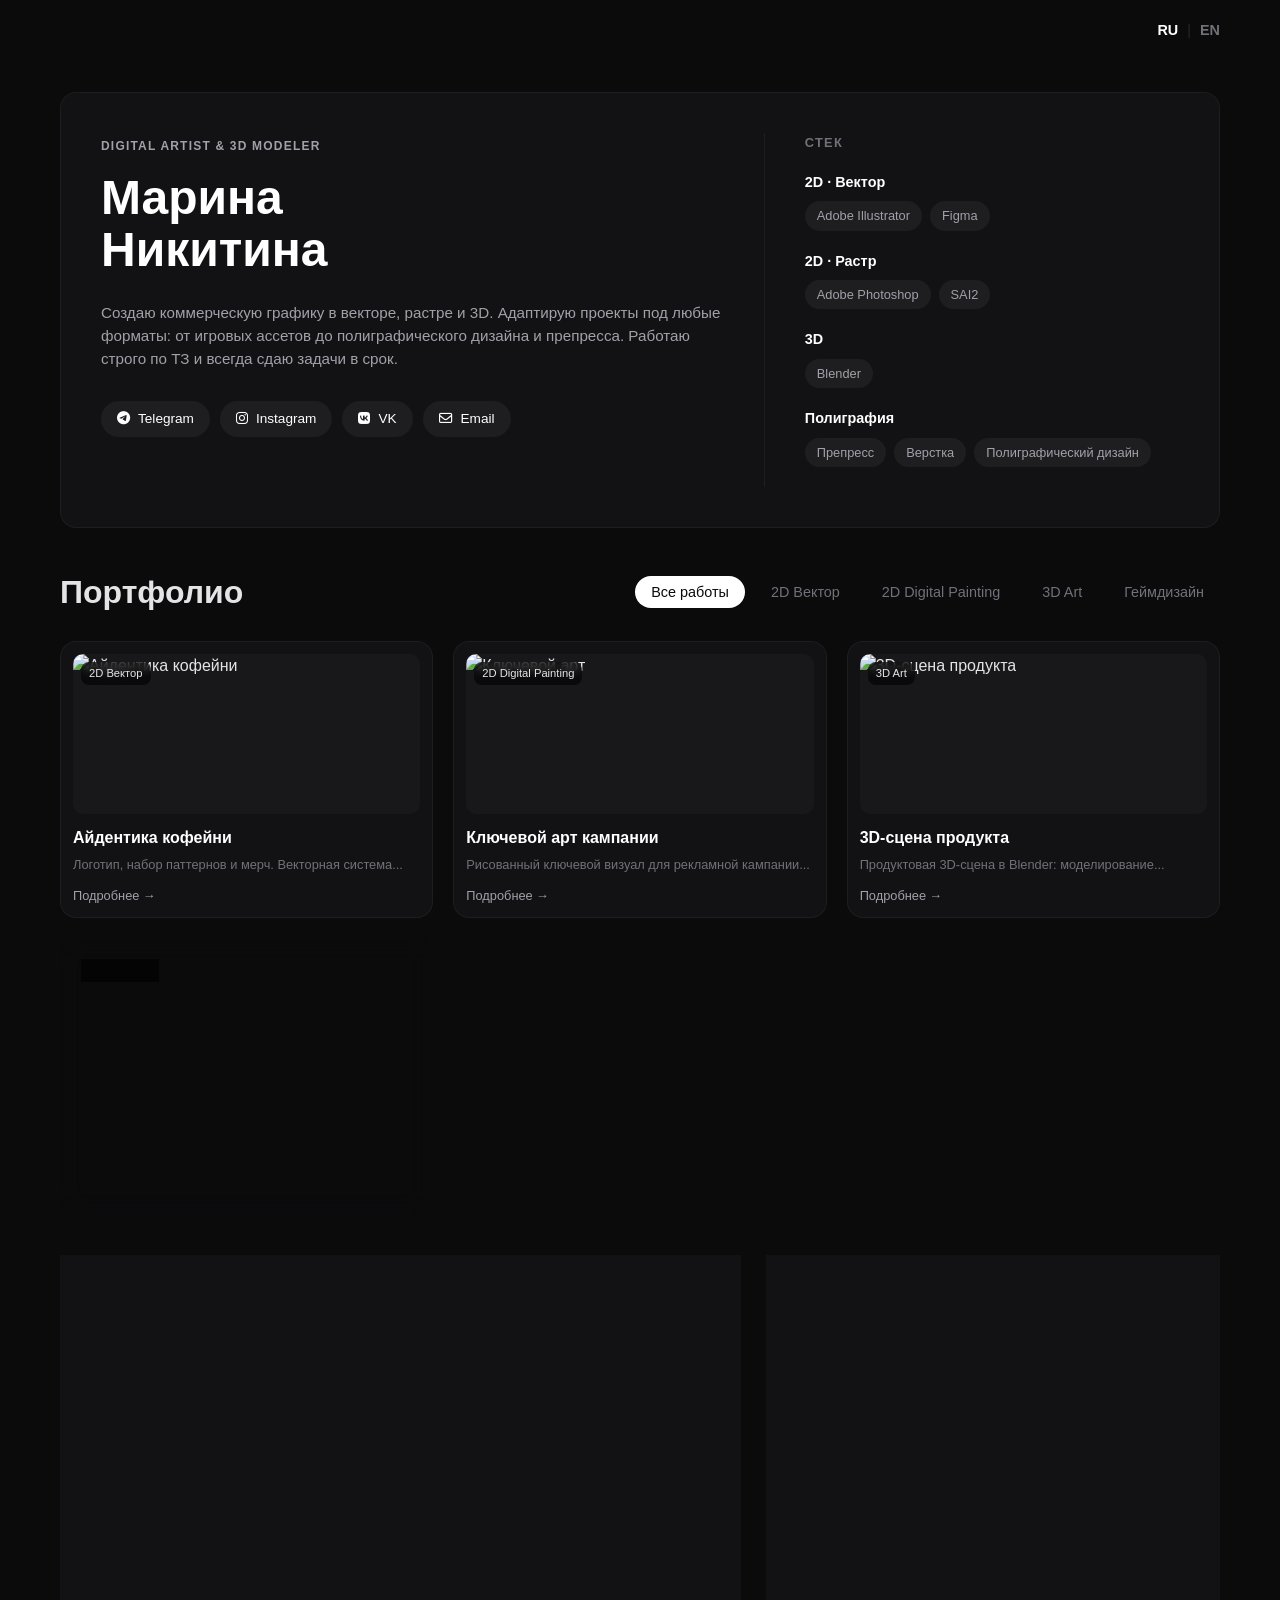
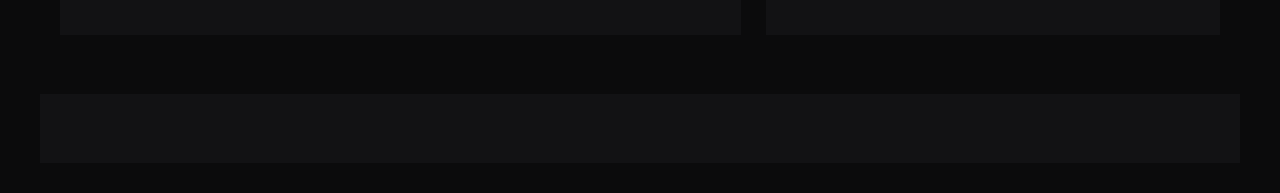
==== commit 17f7ffc7: "addingImgFolder" ====
--- a/index.html
+++ b/index.html
@@ -24,10 +24,10 @@
                 <h1>Марина<br>Никитина</h1>
                 <p class="summary">Создаю коммерческую графику в векторе, растре и 3D. Адаптирую проекты под любые форматы: от игровых ассетов до полиграфического дизайна и препресса. Работаю строго по ТЗ и всегда сдаю задачи в срок.</p>
                 <div class="social-icons">
-                    <a href="https://t.me" target="_blank" class="icon-btn"><i class="fab fa-telegram-plane"></i> Telegram</a>
-                    <a href="https://instagram.com" target="_blank" class="icon-btn"><i class="fab fa-instagram"></i> Instagram</a>
+                    <a href="https://t.me/mik_out" target="_blank" class="icon-btn"><i class="fab fa-telegram-plane"></i> Telegram</a>
+                    <a href="https://www.instagram.com/mik.out_?psln=d21pbXlrMWw4cmlk" target="_blank" class="icon-btn"><i class="fab fa-instagram"></i> Instagram</a>
                     <a href="https://vk.com" target="_blank" class="icon-btn"><i class="fab fa-vk"></i> VK</a>
-                    <a href="mailto:email@example.com" class="icon-btn"><i class="far fa-envelope"></i> Email</a>
+                    <a href="mailto:mik_01@outlook.com" class="icon-btn"><i class="far fa-envelope"></i> Email</a>
                 </div>
             </div>
             <div class="profile-right">
@@ -87,7 +87,7 @@
                      data-images="img/art1.jpg"
                      data-tags="#цифроваяживопись #photoshop #sai2 #ключевойарт">
                     <div class="card-img-wrapper">
-                        <img src="img/art1.jpg" alt="Ключевой арт">
+                        <img src="img/Grow_page_1.jpg, img/Grow_page_2.jpg" alt="Ключевой арт">
                         <span class="card-badge">2D Digital Painting</span>
                     </div>
                     <h3>Ключевой арт кампании</h3>
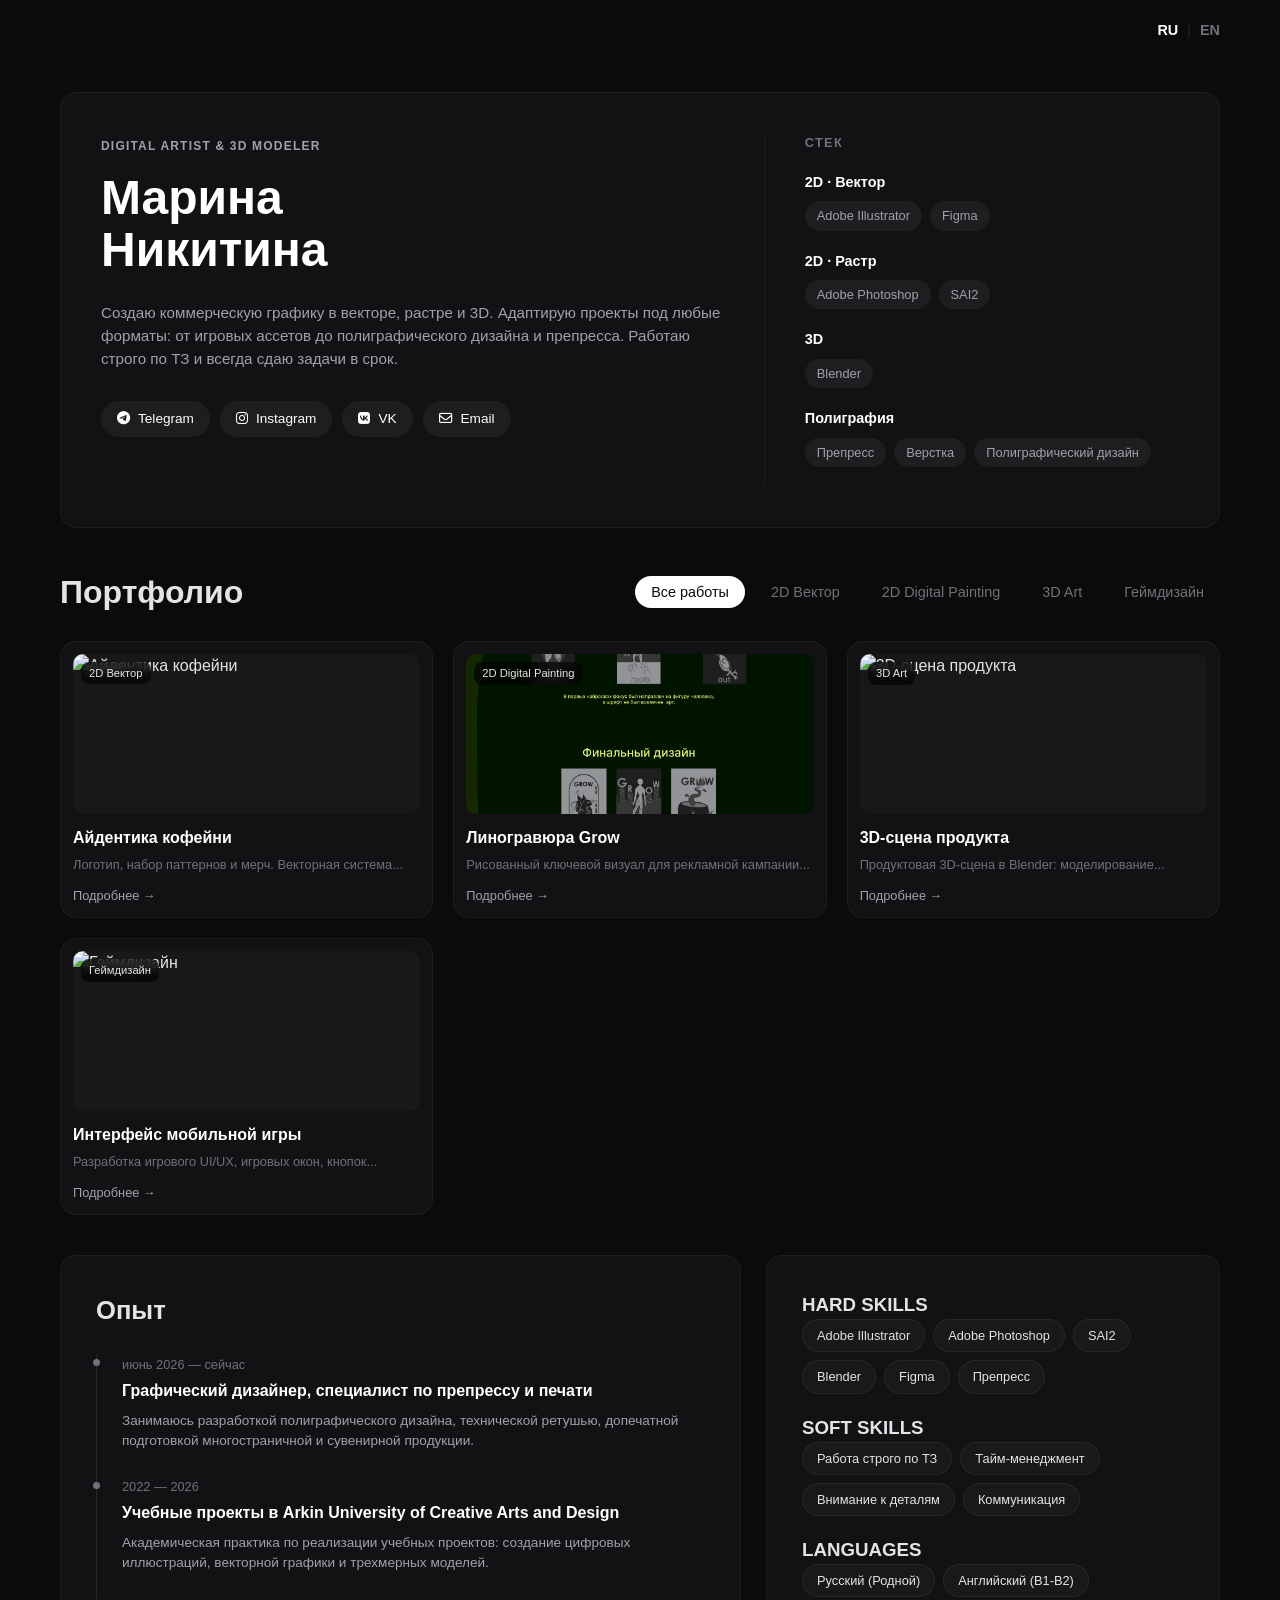
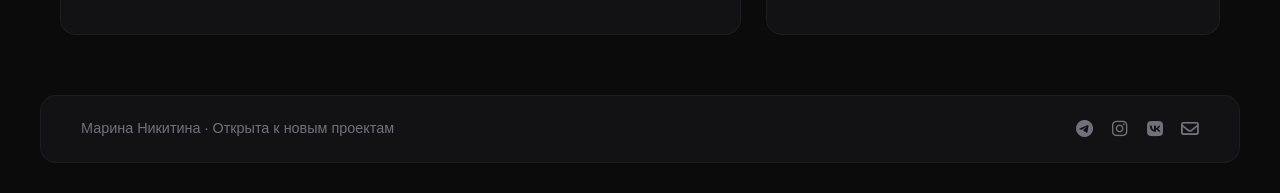
==== commit 2a21eb24: "up1" ====
--- a/index.html
+++ b/index.html
@@ -82,15 +82,16 @@
 
                 <!-- Кейс 2 (Растр) -->
                 <div class="portfolio-item" data-category="raster"
-                     data-title="Ключевой арт кампании"
-                     data-desc="Рисованный ключевой визуал для рекламной кампании: композиция, свет, финальная ретушь и подготовка к публикации."
+                     data-title="Линогравюра Grow"
+                     data-desc="Линогравюра выполнена блабла"
                      data-images="img/art1.jpg"
                      data-tags="#цифроваяживопись #photoshop #sai2 #ключевойарт">
                     <div class="card-img-wrapper">
-                        <img src="img/Grow_page_1.jpg, img/Grow_page_2.jpg" alt="Ключевой арт">
+                        <img src="img/Grow_page_1.jpg" alt="Ключевой арт - вид 1">
+                        <img src="img/Grow_page_2.jpg" alt="Ключевой арт - вид 2">
                         <span class="card-badge">2D Digital Painting</span>
                     </div>
-                    <h3>Ключевой арт кампании</h3>
+                    <h3>Линогравюра Grow</h3>
                     <p>Рисованный ключевой визуал для рекламной кампании...</p>
                     <span class="more-btn">Подробнее &rarr;</span>
                 </div>
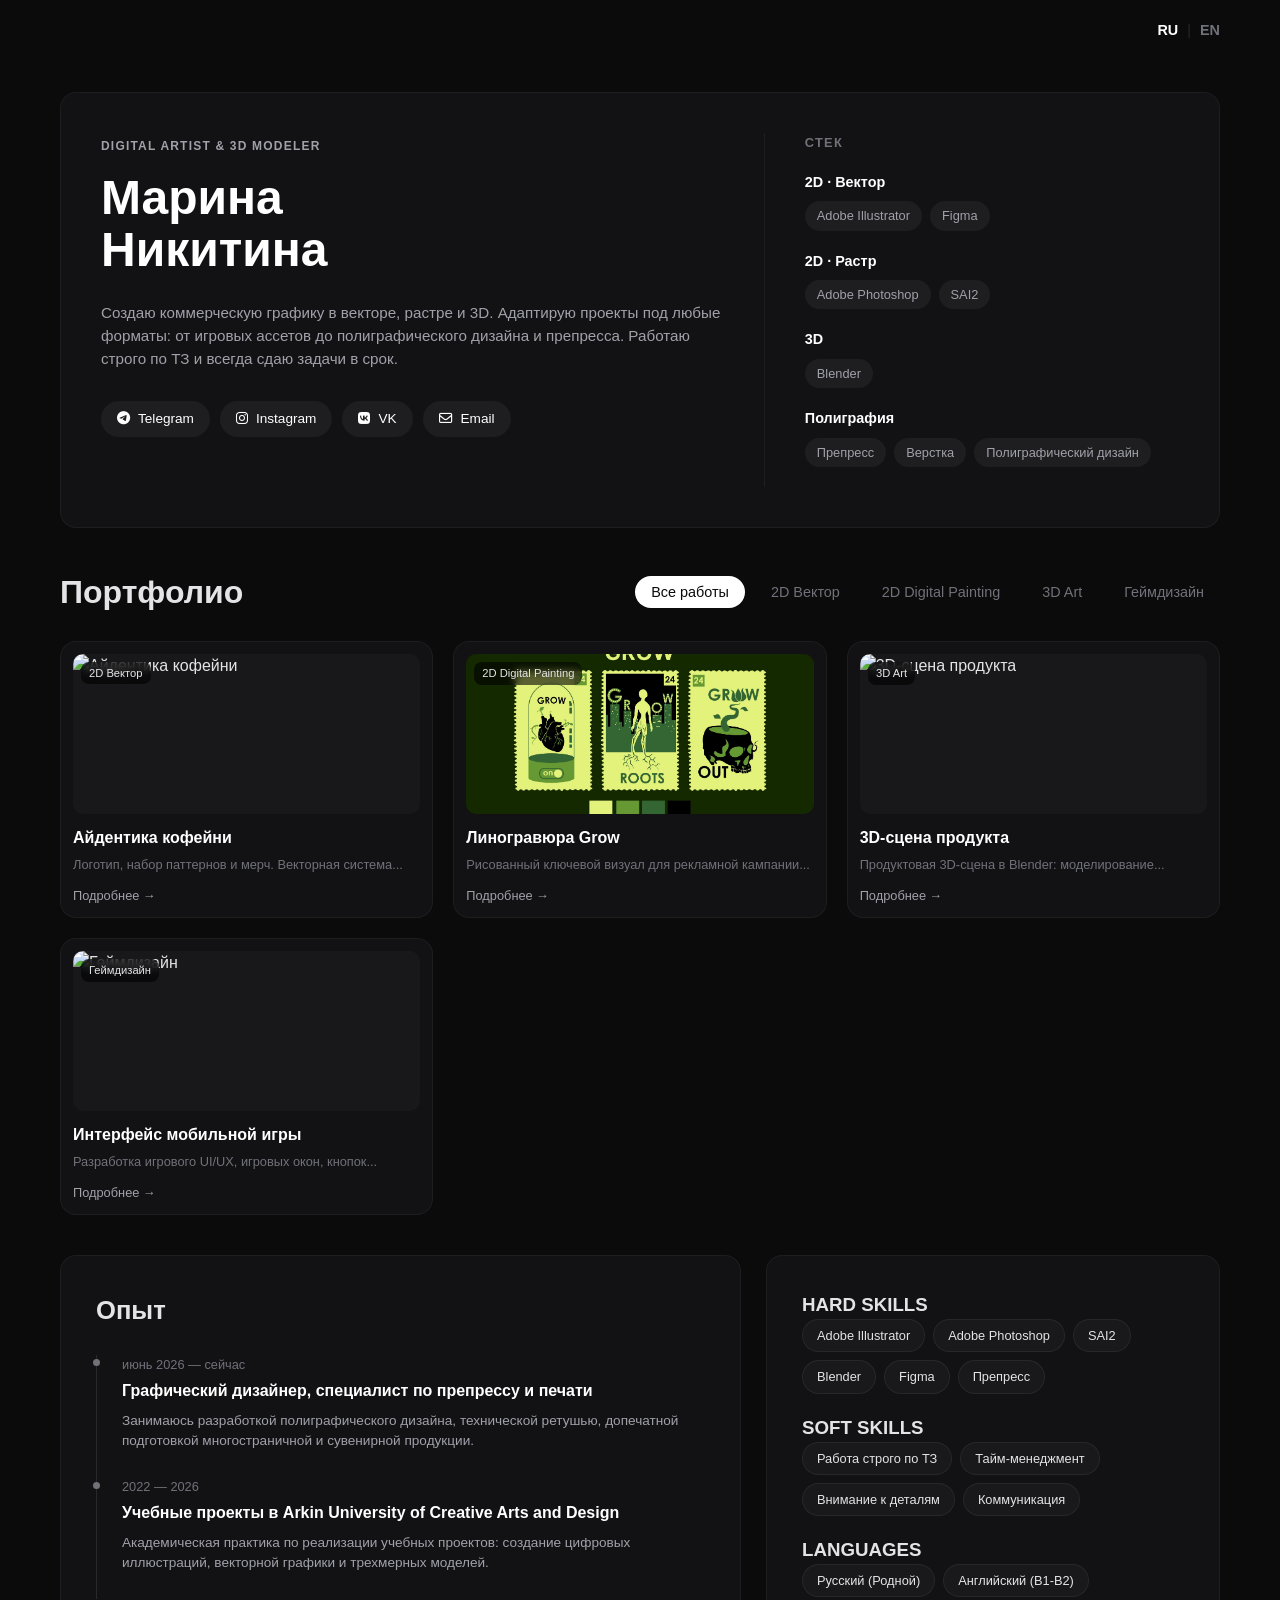
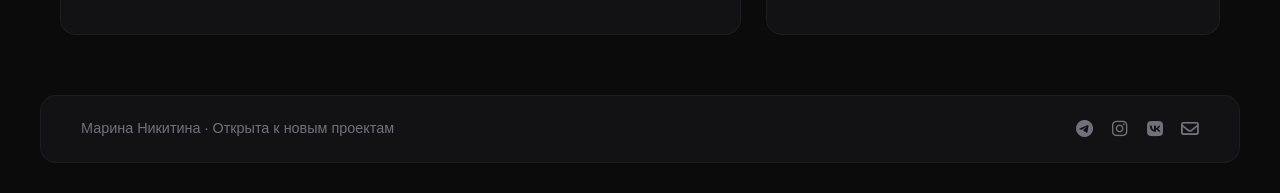
==== commit a2fc5fcf: "Case2RasterUp" ====
--- a/index.html
+++ b/index.html
@@ -84,11 +84,10 @@
                 <div class="portfolio-item" data-category="raster"
                      data-title="Линогравюра Grow"
                      data-desc="Линогравюра выполнена блабла"
-                     data-images="img/art1.jpg"
+                     data-images="img/Grow_page_1.jpg,img/Grow_page_2.jpg"
                      data-tags="#цифроваяживопись #photoshop #sai2 #ключевойарт">
                     <div class="card-img-wrapper">
-                        <img src="img/Grow_page_1.jpg" alt="Ключевой арт - вид 1">
-                        <img src="img/Grow_page_2.jpg" alt="Ключевой арт - вид 2">
+                        <img src="img/Grow_wrapper.jpg" alt="Линогравюра Grow">
                         <span class="card-badge">2D Digital Painting</span>
                     </div>
                     <h3>Линогравюра Grow</h3>
--- a/style.css
+++ b/style.css
@@ -315,3 +315,69 @@
 @media (max-width: 500px) {
     .portfolio-grid { grid-template-columns: 1fr; }
 }
+
+/* ========== ИСПРАВЛЕНИЯ ДЛЯ МОДАЛЬНОГО ОКНА ========== */
+
+/* Запрещаем прокрутку всего экрана позади модалки */
+.modal {
+    overflow: hidden; 
+}
+
+/* Ограничиваем галерею, чтобы скроллились только картинки внутри */
+.modal-gallery {
+    height: 100vh;
+    overflow-y: auto;
+    padding: 60px 40px; /* Увеличили отступы для красоты */
+}
+
+/* Защита картинок от искажений */
+.modal-gallery img {
+    width: 100%;
+    height: auto;
+    object-fit: contain; /* Картинка сохраняет пропорции и не сжимается */
+    display: block;
+}
+
+/* Фиксируем сайдбар, чтобы он стоял на месте, пока картинки скроллятся */
+.modal-sidebar {
+    height: 100vh;
+    overflow: hidden; /* Сам сайдбар не скроллится */
+}
+
+/* Скролл только для текста внутри сайдбара, если он очень длинный */
+.modal-sidebar-scroll {
+    height: 100%;
+    overflow-y: auto;
+    padding-right: 10px;
+}
+
+/* Стильный кастомный скроллбар для галереи и сайдбара (опционально) */
+.modal-gallery::-webkit-scrollbar,
+.modal-sidebar-scroll::-webkit-scrollbar {
+    width: 6px;
+}
+.modal-gallery::-webkit-scrollbar-thumb,
+.modal-sidebar-scroll::-webkit-scrollbar-thumb {
+    background: rgba(255, 255, 255, 0.1);
+    border-radius: 3px;
+}
+.modal-gallery::-webkit-scrollbar-thumb:hover,
+.modal-sidebar-scroll::-webkit-scrollbar-thumb:hover {
+    background: rgba(255, 255, 255, 0.2);
+}
+
+/* Адаптивность для мобильных устройств (переопределение нижнего скролла) */
+@media (max-width: 850px) {
+    .modal-content {
+        height: 100vh;
+        overflow-y: auto; /* На смартфонах скроллится всё окно целиком вниз */
+        grid-template-columns: 1fr;
+    }
+    .modal-gallery, .modal-sidebar {
+        height: auto;
+        overflow-y: visible;
+    }
+    .modal-gallery {
+        padding: 8px 20px;
+    }
+}
